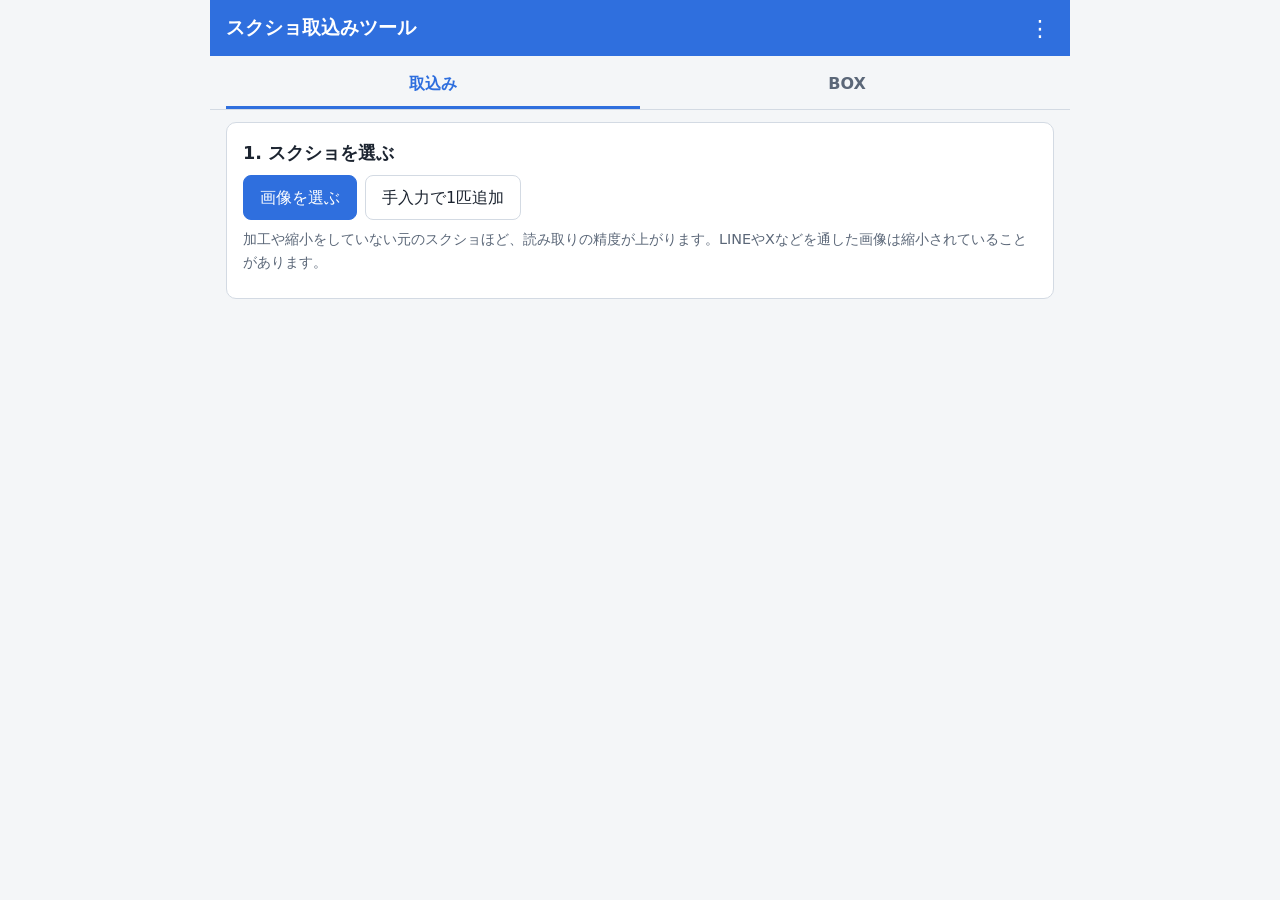
==== index.html @ dd134a36 "v54: 下のバーのチップを、にとよん版の大きさに合わせる チップの高さ26px・文字12.8px・余白3.2/12.8px・間8px・丸みは全開、並べ替えの向きは22px、バー全体は61px(下は1" ====
<!doctype html>
<html lang="ja">
<head>
<meta charset="utf-8">
<meta name="viewport" content="width=device-width, initial-scale=1">
<meta name="app-version" content="54">
<title>IV Importer</title>
<meta name="apple-mobile-web-app-title" content="IV Importer">
<meta name="application-name" content="IV Importer">
<meta name="theme-color" content="#f4f6f8" media="(prefers-color-scheme: light)">
<meta name="theme-color" content="#12161c" media="(prefers-color-scheme: dark)">
<link rel="icon" href="icons/icon.svg" type="image/svg+xml">
<link rel="icon" href="icons/icon-32.png" type="image/png" sizes="32x32">
<link rel="apple-touch-icon" href="icons/apple-touch-icon.png">
<link rel="manifest" href="manifest.webmanifest">
<script>
// 見た目の設定(自動・ライト・ダーク)を、画面が描かれる前に当てる(ちらつき防止)。js/theme.js と同じキー
try { var t = localStorage.getItem('iv-importer-theme'); if (t === 'light' || t === 'dark') document.documentElement.setAttribute('data-theme', t); } catch (e) {}
</script>
<link rel="stylesheet" href="css/style.css">
</head>
<body>
<div class="app">
<div class="sticky-top" id="sticky-top">
<header class="bar">
  <h1>スクショ取込みツール</h1>
  <button id="app-menu-btn" type="button" aria-haspopup="menu" aria-expanded="false" aria-label="メニュー">⋮</button>
  <div id="app-menu" class="pop-menu bar-menu" role="menu" hidden>
    <div class="menu-head" role="presentation">見た目</div>
    <button id="theme-auto" type="button" role="menuitemradio" aria-checked="true">✓ 自動</button>
    <button id="theme-light" type="button" role="menuitemradio" aria-checked="false">　ライト</button>
    <button id="theme-dark" type="button" role="menuitemradio" aria-checked="false">　ダーク</button>
    <hr>
    <button id="install-open" type="button" role="menuitem">ホーム画面に追加</button>
    <button id="about-open" type="button" role="menuitem">このアプリについて</button>
  </div>
</header>
<nav class="tabs" role="tablist" aria-label="画面の切り替え">
  <button id="tab-import" type="button" role="tab" aria-selected="true" aria-controls="pane-import">取込み</button>
  <button id="tab-box" type="button" role="tab" aria-selected="false" aria-controls="pane-box">BOX</button>
</nav>
<div id="box-top" class="box-top" hidden>
  <div class="box-row">
    <div class="box-tabs" id="box-tabs" role="tablist"></div>
  </div>
  <div class="sel-row" id="sel-row" hidden>
    <span id="box-count" class="note" role="status"></span>
  </div>
</div>
</div>

<main>
<div id="pane-import" role="tabpanel" aria-labelledby="tab-import">
  <section>
    <h2>1. スクショを選ぶ</h2>
    <div class="actions">
      <label class="button primary">画像を選ぶ<input id="files" type="file" accept="image/*" multiple hidden></label>
      <button id="add" type="button">手入力で1匹追加</button>
    </div>
    <p class="note">加工や縮小をしていない元のスクショほど、読み取りの精度が上がります。LINEやXなどを通した画像は縮小されていることがあります。</p>
    <p id="progress" class="note" role="status"></p>
  </section>

  <section id="level-section" hidden>
    <h2>2. 全員に一括で指定する</h2>
    <h3>レベル <small>(読取 = 画面から読んだ値)</small></h3>
    <div id="levels" class="chips"></div>
    <h3>スキルレベル <small>(読取 = 画面から読んだ値)</small></h3>
    <div id="skill-levels" class="chips"></div>
    <h3>一緒に眠った時間</h3>
    <select id="ribbon-all" aria-label="一緒に眠った時間を全員に指定"></select>
    <h3>銀種</h3>
    <label class="check"><input id="seed-all" type="checkbox">全員に銀種を使う</label>
    <details class="rule">
      <summary>変わり方</summary>
      <p class="note">サブスキルを銀種で上げた状態で CSV を作ります。通常のサブスキルは S が M になります(同じ名前の M をすでに持っていると変わりません)。最大所持数アップは、S だけなら M、M だけなら L、S と M の両方なら M が L になります(S は残ります)。1匹ずつの切り替えは、下の一覧でできます。BOXに保存した個体は、銀種を使った後のサブスキルで保存されます(戻したあとに銀種を使うと、そこからさらに一段上がります)。</p>
    </details>
  </section>

  <section id="list-section" hidden>
    <h2>3. 確認・編集する</h2>
    <p class="note">オレンジの枠の項目は読み取りの自信が低いので確認してください。青色の欄は青、金色の欄は金のサブスキルです。色違い・ミント・一緒に眠った時間は画面の文字から読めないので、手で指定してください。ミントは1匹ずつ指定します。</p>
    <div id="unresolved" class="unresolved" hidden>
      <h3>種族が決まっていない個体</h3>
      <p class="note">ニックネームの個体は種族名が画面に出ません。絵とニックネームを見て、同じ種族の個体にチェックを入れ、種族を選んでまとめて決められます。決めたあとも1匹ずつ直せます。</p>
      <ul id="unresolved-list" class="unresolved-list"></ul>
      <div class="actions">
        <button id="unresolved-all" type="button">全員を選ぶ</button>
        <button id="unresolved-none" type="button">選択を外す</button>
        <span id="unresolved-pick-count" class="note" role="status"></span>
      </div>
      <div class="apply-line">
        <div class="field"><input id="unresolved-species" type="text" placeholder="種族を名前で検索" autocomplete="off" aria-label="種族"></div>
        <button id="unresolved-apply" class="primary" type="button" disabled>適用</button>
      </div>
    </div>
    <div id="rows"></div>
  </section>

  <section id="export-section" hidden>
    <h2>4. エクスポートする</h2>
    <p id="summary" role="status"></p>
    <ul id="problems"></ul>
    <div class="actions export-actions">
      <button id="copy" class="primary" type="button">CSVをコピー</button>
      <button id="save" type="button">保存</button>
    </div>
    <div id="box-save" class="box-save">
      <h3>BOXに保存</h3>
      <div class="actions"><button id="box-save-1" type="button" disabled>BOXに保存</button><button id="box-save-2" type="button"></button></div>
      <p id="box-save-warn" class="box-warn" role="status"></p>
      <p id="box-save-result" class="note" role="status"></p>
      <p id="box-browser" class="note" hidden>BOXはホーム画面に追加したアプリでだけ使えます。ブラウザの保存は、しばらく開かないと消えることがあるためです。<button id="box-guide" type="button" class="linklike">追加のしかた</button></p>
    </div>
    <p class="note open-note">ホーム画面に追加している人は、そちらを開いて貼り付けてください<br><a id="open" href="https://nitoyon.github.io/pokesleep-tool/iv/" target="_blank" rel="noopener">まだの人はこちら: 個体値計算機を開く</a></p>
    <p class="note">ツールの「ボックス」タブ右上のメニューの「インポート」に貼り付けます。上限は300匹で、同じ CSV を2回取り込むと重複します。</p>
    <details>
      <summary>CSVの中身を見る</summary>
      <textarea id="preview" rows="8" readonly></textarea>
    </details>
  </section>
</div>

<div id="pane-box" role="tabpanel" aria-labelledby="tab-box" hidden>
  <section id="box-browser-note2" hidden>
    <h2>BOX</h2>
    <p class="note">BOXはホーム画面に追加したアプリでだけ使えます。ブラウザの保存は、しばらく開かないと消えることがあるためです。<button id="box-guide2" type="button" class="linklike">追加のしかた</button></p>
  </section>
  <section id="box-app" hidden>
    <p id="box-import-done" class="box-done" role="status"></p>
    <button id="box-flag" type="button" class="box-flag" hidden></button>
    <div class="box-grid-wrap" id="box-grid-wrap">
      <div id="box-grid" class="box-grid"></div>
      <div id="box-cell-menu" class="pop-menu" role="menu" hidden>
        <button type="button" role="menuitem" id="cell-edit"><i aria-hidden="true">✎</i>編集</button>
        <button type="button" role="menuitem" id="cell-move"><i aria-hidden="true">↔</i><span id="cell-move-label">BOX2へ移動</span></button>
        <button type="button" role="menuitem" id="cell-dup"><i aria-hidden="true">⧉</i>複製</button>
        <button type="button" role="menuitem" id="cell-delete" class="danger-text"><i aria-hidden="true">⊖</i>削除</button>
      </div>
    </div>
  </section>
</div>
</main>
</div>

<div id="box-bar" class="box-bar" hidden>
  <div class="bar-part bar-norm" id="bar-norm">
  <button id="filter-open" type="button" class="filter-btn" aria-haspopup="dialog" aria-label="絞り込み・並べ替え">🔍 OFF</button>
  <button id="sort-open" type="button" class="sort-btn" aria-haspopup="menu" aria-expanded="false" aria-label="並べ替え">レベル</button>
  <button id="sort-dir" type="button" class="sort-dir" aria-label="並べ替えの向きを逆にする">↓</button>
  <span class="bar-grow"></span>
  <button id="csv-open" type="button" aria-haspopup="menu" aria-expanded="false">CSV ▾</button>
  <button id="sel-toggle" type="button" class="sel-toggle" aria-pressed="false">☑ 選択</button>
  </div>
  <div class="bar-part bar-sel" id="bar-sel" hidden>
  <button id="sel-end" type="button" class="x" aria-label="選択を終わる">✕</button>
  <span id="sel-count" class="cnt" role="status"></span>
  <span class="bar-grow"></span>
  <button id="sel-all" type="button">全部</button>
  <button id="sel-ops" type="button" class="ops" aria-haspopup="dialog" aria-expanded="false">操作 ▴</button>
  </div>
</div>
<div id="sort-menu" class="pop-menu more-menu bar-sort" role="menu" hidden></div>
<div id="csv-menu" class="pop-menu more-menu bar-more bar-csv" role="menu" hidden>
  <button id="box-import-open" type="button" role="menuitem" aria-haspopup="dialog">CSVを読み込む</button>
  <button id="box-copy" type="button" role="menuitem">CSVをコピー</button>
  <button id="box-file" type="button" role="menuitem">保存(ファイル)</button>
</div>
<div id="toast" class="toast" role="status" hidden></div>
<div id="tab-menu" class="pop-menu more-menu tab-menu" role="menu" hidden>
  <button id="tab-rename" type="button" role="menuitem">名前を変える</button>
  <button id="tab-clear" type="button" role="menuitem" class="danger-text">BOXを空にする</button>
</div>

<dialog id="filter-dialog" class="modal" aria-labelledby="filter-title">
  <div class="modal-body">
    <h3 id="filter-title" tabindex="-1">絞り込み・並べ替え</h3>
    <label class="field"><input id="box-filter" type="search" placeholder="名前・ニックネームで検索" autocomplete="off" aria-label="名前・ニックネームで検索"></label>
    <div class="ftabs" id="filter-tabs" role="tablist" aria-label="絞り込みの項目">
      <button type="button" role="tab" data-ft="type" aria-selected="true">タイプ</button>
      <button type="button" role="tab" data-ft="ing" aria-selected="false">食材</button>
      <button type="button" role="tab" data-ft="sub" aria-selected="false">サブスキル</button>
      <button type="button" role="tab" data-ft="nick" aria-selected="false">ニックネーム</button>
    </div>
    <div class="fpanel" data-fp="type"><p class="note">複数選べます。どれかに当てはまる個体を出します。</p><div id="filter-types" class="chips2"></div></div>
    <div class="fpanel" data-fp="ing" hidden><p class="note">食材を1つ選ぶと、その食材を持つ個体を出します。</p><div id="filter-ings" class="chips2"></div></div>
    <div class="fpanel" data-fp="sub" hidden><p class="note">複数選ぶと、すべて持つ個体を出します。</p><div id="filter-subs" class="chips2"></div></div>
    <div class="fpanel" data-fp="nick" hidden><label class="check"><input id="filter-nick" type="checkbox">ニックネームをつけた個体だけ</label></div>
    <h4 class="fh">並べ替え</h4>
    <div id="filter-sorts" class="chips2"></div>
    <p id="filter-count" class="note" role="status"></p>
    <div class="modal-actions">
      <button id="filter-clear" type="button">解除</button>
      <button id="filter-close" type="button" class="primary">閉じる</button>
    </div>
  </div>
</dialog>

<div id="sel-bar" class="sel-bar" hidden>
  <p id="sel-msg" class="box-warn" role="status"></p>
</div>
<div id="sel-sheet" hidden>
  <div id="sel-backdrop" class="sheet-backdrop"></div>
  <div class="bsheet" role="dialog" aria-labelledby="sel-sheet-title">
    <div class="handle"></div>
    <div class="sh-head"><b id="sel-sheet-title"></b></div>
    <div class="sh-list">
      <button id="sel-copy" type="button"><svg viewBox="0 0 24 24" fill="none" stroke="currentColor" stroke-width="2" stroke-linecap="round" stroke-linejoin="round" aria-hidden="true"><rect x="8" y="8" width="12" height="13" rx="2"/><path d="M16 8V5a2 2 0 0 0-2-2H6a2 2 0 0 0-2 2v11a2 2 0 0 0 2 2h2"/></svg>CSVをコピー</button>
      <button id="sel-move" type="button"><svg viewBox="0 0 24 24" fill="none" stroke="currentColor" stroke-width="2" stroke-linecap="round" stroke-linejoin="round" aria-hidden="true"><path d="M4 8h14l-4-4M20 16H6l4 4"/></svg><span id="sel-move-label">BOX2へ移動</span><small id="sel-move-room"></small></button>
      <button id="sel-edit" type="button"><svg viewBox="0 0 24 24" fill="none" stroke="currentColor" stroke-width="2" stroke-linecap="round" stroke-linejoin="round" aria-hidden="true"><path d="M4 20h4L19 9l-4-4L4 16z"/><path d="M13 7l4 4"/></svg>一括編集<small>レベル・ミントなど</small></button>
      <button id="sel-del" type="button" class="danger"><svg viewBox="0 0 24 24" fill="none" stroke="currentColor" stroke-width="2" stroke-linecap="round" stroke-linejoin="round" aria-hidden="true"><path d="M4 7h16M9 7V4h6v3M6 7l1 13h10l1-13M10 11v6M14 11v6"/></svg>削除</button>
    </div>
    <button id="sel-sheet-close" type="button" class="sh-close">閉じる</button>
  </div>
</div>

<dialog id="ask-dialog" class="modal" aria-labelledby="ask-msg">
  <div class="modal-body">
    <p id="ask-msg" tabindex="-1"></p>
    <div class="modal-actions" id="ask-actions"></div>
  </div>
</dialog>

<dialog id="bulk-dialog" class="modal" aria-labelledby="bulk-title">
  <div class="modal-body">
    <h3 id="bulk-title" tabindex="-1">一括編集</h3>
    <p class="note">選んだ個体に、指定した項目だけを反映します。「変えない」の項目は、今のままです。</p>
    <label class="field"><span>レベル(1〜100)</span><input id="bulk-level" type="number" min="1" max="100" inputmode="numeric" placeholder="変えない"></label>
    <label class="field"><span>一緒に眠った時間</span><select id="bulk-ribbon"></select></label>
    <label class="field"><span>スキルレベル</span><select id="bulk-skill"></select></label>
    <label class="field"><span>ミント使用</span><select id="bulk-mint"><option value="">変えない</option><option value="1">使う</option><option value="0">使わない</option></select></label>
    <label class="field"><span>色違い</span><select id="bulk-shiny"><option value="">変えない</option><option value="1">色違い</option><option value="0">色違いではない</option></select></label>
    <p id="bulk-warn" class="box-warn" role="status"></p>
    <div class="modal-actions">
      <button id="bulk-apply" type="button" class="primary">反映する</button>
      <button id="bulk-close" type="button">閉じる</button>
    </div>
  </div>
</dialog>

<dialog id="box-sheet" class="sheet" aria-label="個体の編集">
  <div class="sheet-scroll"><div class="row sheet-row" id="box-sheet-row"></div></div>
  <div class="sheet-nav">
    <button id="sheet-prev" type="button" aria-label="前の個体">‹</button>
    <button id="sheet-close" type="button" aria-label="閉じる" autofocus>✕</button>
    <button id="sheet-next" type="button" aria-label="次の個体">›</button>
  </div>
</dialog>

<dialog id="about-dialog" class="modal" aria-labelledby="about-title">
  <div class="modal-body">
    <h3 id="about-title" tabindex="-1">このアプリについて</h3>
    <p>ポケモンスリープの詳細画面のスクショから、個体値計算機のボックスへ取り込める CSV を作ります。</p>
    <ul class="about-list">
      <li>BOXはこの端末のこのアプリの中だけに保存されます。アプリを消すと中身も消えるので、大事なBOXはCSVで保存してください。</li>
      <li>画像は端末の外へ送りません。文字の認識は、端末のブラウザの中で行います。</li>
      <li>非公式のファンツールです。株式会社ポケモン、任天堂、個体値計算機の作者とは関係ありません。</li>
      <li>制作者: ゆめくい(X: <a href="https://x.com/youmay91" target="_blank" rel="noopener noreferrer">@youmay91</a>)</li>
      <li>うまく読み取れなかった時は、加工していないスクショを4枚ほど<a href="https://x.com/youmay91" target="_blank" rel="noopener noreferrer">制作者のX</a>へ送ってください。</li>
    </ul>
    <p class="note">BOXの色の四角アイコンと、種族ごとのメインスキル名は、nitoyon さんの個体値計算機のデータ(MIT License)を使っています。<a href="THIRD-PARTY-LICENSES.txt" target="_blank" rel="noopener">ライセンス全文</a></p>
    <p class="note">バージョン:<span id="about-version">…</span></p>
    <div class="modal-actions"><button id="about-close" type="button" class="primary">閉じる</button></div>
  </div>
</dialog>

<dialog id="box-import-dialog" class="modal" aria-labelledby="box-import-title">
  <div class="modal-body">
    <h3 id="box-import-title" tabindex="-1" autofocus>インポート</h3>
    <p class="note">このアプリや個体値計算機からエクスポートしたCSV・TSVを貼り付けて、「インポート」を押してください。1行目の列名は必須です。</p>
    <div class="actions"><label class="button" id="box-import-pick">ファイルを選ぶ<input id="box-import-file" type="file" hidden></label></div>
    <textarea id="box-import-text" rows="9" placeholder="ここに長押しで貼り付けてください(1行目が列名のCSV)" autocomplete="off" aria-label="貼り付け欄"></textarea>
    <p id="box-import-warn" class="box-warn" role="status"></p>
    <p id="box-import-result" class="note" role="status"></p>
    <ul id="box-import-problems" class="import-problems"></ul>
    <div class="modal-actions">
      <button id="box-import-clip" type="button">クリップボードからインポート</button>
      <button id="box-import-run" type="button" class="primary">インポート</button>
      <button id="box-import-close" type="button">閉じる</button>
    </div>
  </div>
</dialog>

<script src="data/pokemon.js"></script>
<script src="data/dict.js"></script>
<script src="data/icons.js"></script>
<script src="data/pokeicons.js"></script>
<script src="data/skills.js"></script>
<script src="data/ingcolor.js"></script>
<script src="data/berryfeat.js"></script>
<script src="data/evolution.js"></script>
<script src="js/match.js"></script>
<script src="js/csv.js"></script>
<script src="js/reader.js"></script>
<script src="js/theme.js"></script>
<script src="js/appmenu.js"></script>
<script src="js/install.js"></script>
<script src="js/import.js"></script>
<script src="js/box.js"></script>
<script src="js/boxui.js"></script>
<script src="js/app.js"></script>
</body>
</html>
---- css/style.css ----
:root {
  color-scheme: light dark;
  --bg: #f4f6f8;
  --card: #ffffff;
  --text: #1c2430;
  --muted: #5b6778;
  --line: #d3dae3;
  --accent: #2f6fde;
  --accent-text: #ffffff;
  --gold: #ffe9a0;
  --gold-line: #c99a00;
  --blue: #cfe2ff;
  --blue-line: #2f6fde;
  --low-line: #e65100;
  --low-text: #b23c00;
  --error: #c62828;
}

/* 見た目: 自動は端末の設定に合わせる。ライト・ダークを選んだときは data-theme が優先される */
@media (prefers-color-scheme: dark) {
  :root:not([data-theme="light"]) {
    --bg: #12161c;
    --card: #1c222b;
    --text: #e8ecf2;
    --muted: #9aa6b6;
    --line: #36404d;
    --accent: #6c9eff;
    --accent-text: #0d1420;
    --gold: #4a3c0a;
    --gold-line: #c9a227;
    --blue: #17315c;
    --blue-line: #6c9eff;
    --low-line: #ff9e40;
    --low-text: #ff9e40;
    --error: #ff8a80;
  }
}
:root[data-theme="dark"] {
  color-scheme: dark;
  --bg: #12161c;
  --card: #1c222b;
  --text: #e8ecf2;
  --muted: #9aa6b6;
  --line: #36404d;
  --accent: #6c9eff;
  --accent-text: #0d1420;
  --gold: #4a3c0a;
  --gold-line: #c9a227;
  --blue: #17315c;
  --blue-line: #6c9eff;
  --low-line: #ff9e40;
  --low-text: #ff9e40;
  --error: #ff8a80;
}
:root[data-theme="light"] { color-scheme: light; }

* { box-sizing: border-box; }

body {
  margin: 0;
  background: var(--bg);
  color: var(--text);
  font: 16px/1.6 system-ui, -apple-system, "Hiragino Sans", "Yu Gothic UI", sans-serif;
}

header, main { max-width: 860px; margin: 0 auto; padding: 16px; }
main { padding-top: 0; }
h1 { font-size: 1.4rem; margin: 8px 0; }
h2 { font-size: 1.1rem; margin: 0 0 8px; }
h3 { font-size: 1rem; margin: 16px 0 8px; }
header p { margin: 0; color: var(--muted); }
header .notice { margin-top: 8px; padding-left: 8px; border-left: 3px solid var(--gold-line); color: var(--text); font-size: 0.8rem; line-height: 1.5; }
header .notice a { color: inherit; text-decoration: underline; }

section {
  background: var(--card);
  border: 1px solid var(--line);
  border-radius: 10px;
  padding: 16px;
  margin-bottom: 16px;
}

.note { color: var(--muted); font-size: 0.9rem; margin: 8px 0 0; }
ul.note { padding-left: 1.2em; }
.actions { display: flex; flex-wrap: wrap; gap: 8px; }

button, .button {
  display: inline-block;
  min-height: 44px;
  padding: 9px 16px;
  border: 1px solid var(--line);
  border-radius: 8px;
  background: var(--card);
  color: var(--text);
  font: inherit;
  text-decoration: none;
  cursor: pointer;
}

button.primary, .button.primary, button.selected {
  background: var(--accent);
  border-color: var(--accent);
  color: var(--accent-text);
}

button:disabled { opacity: 0.5; cursor: not-allowed; }

input[type="text"], input[type="number"], input[type="search"], select, textarea {
  width: 100%;
  min-height: 40px;
  padding: 6px 8px;
  border: 1px solid var(--line);
  border-radius: 6px;
  background: var(--card);
  color: var(--text);
  font: inherit;
}

textarea { font-family: ui-monospace, Consolas, monospace; margin-top: 8px; }

.row { padding: 12px 0; border-top: 1px solid var(--line); }
.row:first-child { border-top: 0; }
.head { display: grid; grid-template-columns: 96px minmax(0, 1fr); gap: 12px; margin-bottom: 8px; align-items: start; }
.head-fields { display: grid; grid-template-columns: repeat(2, minmax(0, 1fr)); gap: 8px; }
.head-fields .evo { grid-column: 1 / -1; display: flex; align-items: center; gap: 8px; }
.head-fields .evo select { flex: 0 1 260px; min-width: 0; }
@media (min-width: 481px) {
  .head-fields .evo { order: 3; }
}
.thumb { width: 96px; }
.thumb img { width: 100%; border-radius: 6px; display: block; }
.thumb .empty {
  height: 96px;
  display: grid;
  place-items: center;
  border: 1px dashed var(--line);
  border-radius: 6px;
  color: var(--muted);
  font-size: 0.8rem;
}

.fields { display: grid; grid-template-columns: repeat(2, minmax(0, 1fr)); gap: 8px; }
.field { position: relative; min-width: 0; }
.field.wide { grid-column: 1 / -1; }
.field > span { display: block; font-size: 0.8rem; color: var(--muted); }
.field.low input, .field.low select { border: 2px solid var(--low-line); }
.field.gold select { background: var(--gold); border-color: var(--gold-line); }
.field.blue select { background: var(--blue); border-color: var(--blue-line); }
.field.gold.low select, .field.blue.low select { border: 2px solid var(--low-line); }
.field.missing input { border-color: var(--error); }
.check { display: flex; align-items: center; gap: 6px; min-height: 40px; }

.choices {
  position: absolute;
  z-index: 10;
  left: 0;
  right: 0;
  max-height: 240px;
  overflow-y: auto;
  margin: 2px 0 0;
  padding: 0;
  list-style: none;
  background: var(--card);
  border: 1px solid var(--line);
  border-radius: 6px;
  box-shadow: 0 4px 12px rgb(0 0 0 / 0.2);
}
.choices li { padding: 8px 10px; cursor: pointer; }
.choices li:hover { background: var(--bg); }

.hint { margin: 0; min-height: 40px; color: var(--muted); font-size: 0.9rem; }

.combo, .combo-list li {
  display: grid;
  grid-template-columns: repeat(3, minmax(0, 1fr));
  gap: 4px;
  width: 100%;
  padding: 6px 8px;
  text-align: center;
}
.combo { min-height: 40px; }
.combo-list { max-height: 420px; }
.combo-list li { border-top: 1px dashed var(--line); }
.combo-list li:first-child { border-top: 0; }
.combo-list li[aria-selected="true"] { background: var(--bg); }
.field.low .combo { border: 2px solid var(--low-line); }
.slot { min-width: 0; }
.pic { display: flex; align-items: center; justify-content: center; gap: 2px; min-height: 34px; }
.ico { display: inline-block; width: 34px; height: 34px; padding: 4px; border-radius: 50%; background: #fff6d8; }
.ico svg { display: block; width: 100%; height: 100%; }
.pic b { font-size: 0.8rem; font-weight: 600; margin-left: 2px; }
.slot small { display: block; font-size: 0.68rem; line-height: 1.2; color: var(--muted); overflow-wrap: anywhere; }

.messages { font-size: 0.85rem; margin: 6px 0 0; padding: 0; list-style: none; }
.messages .error { color: var(--error); }
.messages .warning { color: var(--muted); }
.foot { grid-column: 1 / -1; display: flex; align-items: center; justify-content: space-between; gap: 8px; }
.remove { min-height: 40px; padding: 4px 12px; font-size: 0.85rem; }

#problems { margin: 8px 0; padding-left: 1.2em; color: var(--error); font-size: 0.9rem; }
#problems:empty { display: none; }

@media (max-width: 480px) {
  header, main { padding: 12px; }
  header { padding-bottom: 8px; }
  h1 { font-size: 1.15rem; margin: 4px 0; }
  header p { font-size: 0.85rem; line-height: 1.5; }
  section { padding: 12px; margin-bottom: 10px; }
  h2 { font-size: 1.05rem; margin-bottom: 6px; }
  h3 { font-size: 0.9rem; margin: 10px 0 4px; }
  h3 small { font-weight: 400; color: var(--muted); font-size: 0.78rem; }
  .note { font-size: 0.82rem; line-height: 1.5; margin-top: 6px; }
  /* 絵を小さくして、ポケモンとニックネームを右に積む */
  .head { grid-template-columns: 64px minmax(0, 1fr); gap: 10px; margin-bottom: 6px; }
  .head-fields { grid-template-columns: minmax(0, 1fr); gap: 4px; }
  .thumb { width: 64px; }
  .thumb .empty { height: 64px; font-size: 0.65rem; }
  .row { padding: 10px 0; }
  .fields { gap: 4px 8px; }
  .field > span { font-size: 0.75rem; line-height: 1.3; }
  /* 名前が長い選択欄は、見出しを左に置いて1行にする */
  .field.long { display: grid; grid-template-columns: 3.6em minmax(0, 1fr); align-items: center; gap: 0 6px; }
  .field.long > span { font-size: 0.78rem; }
  .field.evo { display: flex; align-items: center; gap: 8px; }
  .field.evo select { flex: 1 1 auto; min-width: 0; }
  .field.evo .check { min-height: 40px; white-space: nowrap; }
  .seed-note { font-size: 0.78rem; }
}

/* 進化の選択 */
.field.evo select { width: 100%; }
.field.evo .check { min-height: 32px; }
.field.missing select { border-color: var(--error); }

/* 銀種 */
.seed-note { margin: 0; }
.seed-note[hidden] { display: none; }

/* 名前が長い選択欄(サブスキル、食材)は、狭い画面で1列に広げる */
@media (max-width: 640px) {
  .field.long { grid-column: 1 / -1; }
}

/* 種族が決まっていない個体の一括選択 */
.unresolved { display: flex; flex-direction: column; gap: 8px; margin-bottom: 16px; padding: 12px; border: 1px solid var(--low-line); border-radius: 8px; background: var(--bg); }
.unresolved[hidden] { display: none; }
.unresolved h3 { margin: 0; }
.unresolved .note { margin: 0; }
.unresolved-list { list-style: none; margin: 0; padding: 0; display: grid; gap: 4px; max-height: 360px; overflow-y: auto; }
.unresolved-list label { display: flex; align-items: center; gap: 10px; min-height: 56px; padding: 4px 8px; border: 1px solid var(--line); border-radius: 6px; background: var(--card); cursor: pointer; }
.unresolved-list input { width: 22px; height: 22px; flex: none; }
.unresolved-list img, .unresolved-list .noimg { width: 48px; height: 48px; flex: none; border-radius: 6px; object-fit: cover; }
.unresolved-list .noimg { display: grid; place-items: center; border: 1px dashed var(--line); color: var(--muted); font-size: 0.65rem; text-align: center; }
.unresolved-list .nick { min-width: 0; overflow-wrap: anywhere; font-weight: 600; }

/* 一括指定のボタン: 数字だけにして1行に収める。スキルレベルは5つずつの2行 */
.chips { display: grid; grid-template-columns: repeat(5, minmax(0, 1fr)); gap: 6px; }
.chips button { padding: 6px 4px; min-width: 0; }
@media (min-width: 641px) {
  .chips { display: flex; flex-wrap: wrap; }
  .chips button { min-width: 56px; padding: 9px 16px; }
}

/* 説明の開閉 */
details.rule summary { cursor: pointer; color: var(--muted); font-size: 0.85rem; min-height: 32px; display: flex; align-items: center; }
details.rule .note { margin: 0 0 4px; }

/* 種族の一括選択: 検索欄と適用ボタンを1行に */
.apply-line { display: grid; grid-template-columns: minmax(0, 1fr) auto; gap: 8px; align-items: start; }
.apply-line .field { position: relative; }
.unresolved .actions { align-items: center; }
.unresolved .actions .note { margin: 0 0 0 auto; }

/* エクスポートのボタンは1行に */
.export-actions { flex-wrap: wrap; }
.export-actions { flex-wrap: nowrap; }
.export-actions > * { text-align: center; }
/* 「CSVをコピー」をいちばん目立たせる */
#copy { flex: 3 1 0; min-height: 54px; font-size: 1.1rem; font-weight: 600; }
#save { flex: 1 1 0; min-height: 54px; }
.open-note { line-height: 1.7; }
@media (max-width: 480px) { .open-note { font-size: 0.78rem; } }
.open-note a { display: inline-block; padding: 4px 0; font-size: 0.8rem; color: var(--muted); text-decoration: underline; }
@media (max-width: 480px) {
  button, .button { padding: 8px 10px; }
  .export-actions { gap: 6px; }
  .unresolved { padding: 10px; gap: 6px; }
  .unresolved-list { max-height: 240px; }
  .unresolved-list label { min-height: 52px; }
}

/* ホーム画面のアプリ(iPhone)のとき: ステータスバーの下をページ全体が通ると、システムが内容をぼかす。
   ページ全体はスクロールさせず、ステータスバーの下の枠の中だけをスクロールさせて、
   内容がステータスバーの下へ入らないようにする。先頭の見出しも、ぼかしの範囲から離す */
html.standalone, html.standalone body { height: 100%; overflow: hidden; }
html.standalone .app {
  position: fixed;
  inset: 0;
  overflow-y: auto;
  overscroll-behavior-y: contain;
  -webkit-overflow-scrolling: touch;
  padding-top: calc(env(safe-area-inset-top, 0px) + 28px);
  padding-bottom: max(24px, env(safe-area-inset-bottom, 0px));
  background: var(--bg);
}

/* 制作者と利用条件(画面のいちばん下) */
.credit { max-width: 860px; margin: 0 auto; padding: 0 16px 28px; color: var(--muted); font-size: 0.75rem; line-height: 1.5; }
.credit p { margin: 2px 0; }
.credit a { color: inherit; text-decoration: underline; }
@media (max-width: 480px) { .credit { padding: 0 12px 24px; font-size: 0.72rem; } }

/* ホーム画面に追加の案内(画面の下に重ねる。ライト/ダークは変数に合わせる) */
.install-pop { position: fixed; left: 12px; right: 12px; bottom: calc(12px + env(safe-area-inset-bottom, 0px)); z-index: 40; max-height: 68vh; overflow-y: auto; display: flex; flex-direction: column; gap: 8px; max-width: 520px; margin: 0 auto; background: var(--card); color: var(--text); border: 1px solid var(--accent); border-radius: 14px; padding: 14px; box-shadow: 0 6px 24px rgba(0, 0, 0, 0.35); }
.install-pop p { margin: 0; }
.install-pop .ip-title { font-weight: 700; }
.install-pop .ip-small { font-size: 0.82rem; color: var(--muted); }
.install-pop ol { margin: 0; padding-left: 1.4em; display: flex; flex-direction: column; gap: 4px; font-size: 0.9rem; }
.install-pop .ip-ic { display: inline-block; border: 1px solid var(--line); border-radius: 5px; padding: 0 5px; line-height: 1.3; }
.install-pop .ip-btns { display: flex; gap: 8px; justify-content: flex-end; flex-wrap: wrap; }
.install-pop .ip-android button { width: 100%; }

/* ---- BOX ---- */
.box-save { margin-top: 12px; }
.box-save h3 { margin: 0 0 6px; }
.box-save .actions button { flex: 1 1 100%; text-align: left; }
.box-warn { color: var(--low-text); margin: 6px 0 0; font-size: 0.9rem; }
button.linklike { min-height: 0; padding: 0 4px; border: 0; background: none; color: var(--accent); text-decoration: underline; font: inherit; }
button.danger { color: var(--error); border-color: var(--error); }
.box-tabs { display: grid; grid-template-columns: 1fr 1fr; gap: 6px; }
.box-tabs button { min-width: 0; overflow: hidden; text-overflow: ellipsis; white-space: nowrap; }
.box-tools { display: grid; grid-template-columns: 1fr auto; gap: 6px; margin-top: 8px; }
.box-tools select { width: auto; }
.box-list { list-style: none; margin: 8px 0; padding: 0; display: flex; flex-direction: column; gap: 6px; }
.box-list li { position: relative; padding: 8px 10px; border: 1px solid var(--line); border-radius: 8px; background: var(--card); }
.box-list li.open { border-color: var(--accent); }
.box-list li.flag { border: 2px solid var(--low-line); }
.box-list .bhead { cursor: pointer; padding-right: 44px; border-radius: 6px; }
.box-list .bhead:focus-visible { outline: 2px solid var(--accent); outline-offset: 2px; }
.box-list .bx { position: absolute; top: 8px; right: 10px; }
.box-edit { margin-top: 10px; padding-top: 6px; border-top: 1px dashed var(--line); }
.box-edit .row { padding: 6px 0; border-top: 0; }
.box-edit-actions { margin-top: 8px; }
.box-edit-actions button { flex: 1 1 0; }
.head.nothumb { display: block; }
.box-list .bl1 { display: flex; align-items: baseline; gap: 8px; min-width: 0; }
.box-list .bl1 b { flex: 0 0 auto; }
.box-list .bnick { flex: 1 1 auto; min-width: 0; overflow: hidden; text-overflow: ellipsis; white-space: nowrap; color: var(--muted); font-size: 0.85rem; }
.box-list .blv { flex: 0 0 auto; }
.box-list .bx { min-height: 32px; min-width: 32px; padding: 0; line-height: 1; }
.box-list .bl2 { display: flex; align-items: center; gap: 6px; margin-top: 4px; }
.box-list .ico.sm { width: 26px; height: 26px; padding: 3px; }
.box-list .ico.none { display: inline-flex; align-items: center; justify-content: center; color: var(--muted); }
.box-list .bnat { margin-left: 4px; color: var(--muted); font-size: 0.9rem; }
.box-confirm { margin-top: 8px; padding: 10px; border: 1px solid var(--line); border-radius: 8px; background: var(--card); }
.box-confirm p { margin: 0 0 8px; }
.box-danger { color: var(--error); }
/* hidden 属性は、ほかの display 指定より優先して必ず隠す(.import-panel や .box-pager の display:flex に負けていた) */
[hidden] { display: none !important; }
.import-problems { margin: 0; padding-left: 1.2em; color: var(--low-text); font-size: 0.9rem; }
.import-problems:empty { display: none; }

/* iPhone の Safari は、文字が16px未満の入力欄に触ると画面を拡大してしまう。入力欄の文字は16px以上にそろえる */
input:not([type="checkbox"]):not([type="radio"]):not([type="file"]), textarea, select { font-size: max(16px, 1rem); }

/* BOX のリストを縦に詰める */
.box-list { gap: 4px; margin: 6px 0; }
.box-list li { padding: 4px 8px; border-radius: 6px; }
.box-list .bhead { padding-right: 38px; line-height: 1.35; }
.box-list .bl2 { margin-top: 2px; gap: 4px; }
.box-list .ico.sm { width: 22px; height: 22px; padding: 2px; }
.box-list .bx { top: 4px; right: 6px; min-height: 28px; min-width: 28px; }
.box-tools { grid-template-columns: 1fr 1fr; }
.box-tools #box-filter { grid-column: 1 / -1; }
.box-tools select { width: 100%; min-width: 0; }
.box-pager { display: flex; align-items: center; justify-content: center; gap: 12px; margin: 6px 0; }
.box-pager button { min-height: 38px; padding: 4px 14px; }
.box-flag { display: block; width: 100%; text-align: left; margin: 6px 0 0; padding: 6px 10px; min-height: 0; border: 2px solid var(--low-line); color: var(--low-text); font-size: 0.9rem; line-height: 1.4; }


/* BOX へのインポートのダイアログ(画面の中央に出し、後ろを暗くする) */
dialog.modal { border: 1px solid var(--line); border-radius: 12px; padding: 0; background: var(--card); color: var(--text); width: min(92vw, 520px); max-height: 90vh; overflow: auto; box-shadow: 0 10px 40px rgba(0, 0, 0, 0.5); }
dialog.modal::backdrop { background: rgba(0, 0, 0, 0.6); }
.modal-body { padding: 16px; display: flex; flex-direction: column; gap: 10px; }
.modal-body h3 { margin: 0; font-size: 1.1rem; }
#box-import-title:focus { outline: none; } /* 開いたとき、キーボードが出ないよう見出しにフォーカスを置く(輪郭は出さない) */
.modal-body .note { margin: 0; }
.modal-body textarea { width: 100%; margin: 0; min-height: 160px; }
.modal-body .box-warn { margin: 0; }
.modal-actions { display: flex; flex-wrap: wrap; justify-content: flex-end; gap: 8px; }
.modal-actions #box-import-clip { margin-right: auto; }
@media (max-width: 520px) { .modal-actions #box-import-clip { flex: 1 1 100%; margin-right: 0; } } /* 狭い画面では、クリップボードのボタンを上の段に回す */
html.modal-open, html.modal-open body, html.modal-open .app { overflow: hidden; }
.box-done { margin: 6px 0 0; padding: 6px 10px; border-left: 3px solid var(--accent); font-size: 0.9rem; line-height: 1.5; }
.box-done:empty { display: none; }

/* ====== 画面の作り直し: 帯・タブ・BOX タブ・編集画面 ====== */
.bar { position: relative; max-width: 860px; margin: 0 auto; padding: 6px 8px 6px 16px; background: var(--accent); color: var(--accent-text); display: grid; grid-template-columns: 1fr 44px; align-items: center; }
.bar h1 { margin: 0; font-size: 1.2rem; text-align: left; }
.bar #app-menu-btn { min-height: 44px; width: 44px; padding: 0; border: 0; border-radius: 50%; background: none; color: inherit; font-size: 1.4rem; line-height: 1; }
.bar-menu { top: calc(100% - 2px); right: 8px; min-width: 200px; color: var(--text); }
.bar-menu hr { width: 100%; border: 0; border-top: 1px solid var(--line); margin: 2px 0; }
.menu-head { padding: 4px 12px 0; font-size: 0.78rem; color: var(--muted); }
.about-list { margin: 0; padding-left: 1.2em; display: flex; flex-direction: column; gap: 6px; font-size: 0.95rem; }
.about-list a { color: var(--accent); }
.tabs { max-width: 860px; margin: 6px auto 0; padding: 0 16px; display: flex; border-bottom: 1px solid var(--line); }
.tabs button { flex: 1 1 0; min-height: 44px; border: 0; border-bottom: 3px solid transparent; border-radius: 0; background: none; color: var(--muted); font-weight: 600; }
.tabs button[aria-selected="true"] { color: var(--accent); border-bottom-color: var(--accent); }
main { padding-top: 12px; }
.pop-menu { position: absolute; z-index: 5; min-width: 120px; padding: 4px; border: 1px solid var(--line); border-radius: 8px; background: var(--card); box-shadow: 0 4px 16px rgba(0, 0, 0, 0.35); display: flex; flex-direction: column; gap: 2px; }
.pop-menu button { border: 0; text-align: left; min-height: 40px; background: none; white-space: nowrap; }
.danger-text { color: var(--error); }

/* BOX タブ */
#box-app { position: relative; }
.box-tools { display: grid; grid-template-columns: 1.3fr 1fr 1fr; gap: 6px; margin-top: 8px; }
.box-tools #box-filter { grid-column: auto; }
.box-tools input, .box-tools select { min-width: 0; padding: 6px 6px; text-overflow: ellipsis; }
.box-grid-wrap { position: relative; margin: 6px 0; container-type: inline-size; }
.box-grid { display: grid; grid-template-columns: repeat(4, 1fr); gap: 4px; width: 90%; }
.cell { display: flex; flex-direction: column; align-items: flex-start; gap: 1px; min-width: 0; min-height: 0; padding: 3px; border: 1px solid var(--line); border-radius: 6px; background: var(--card); color: var(--text); text-align: left; overflow: hidden; line-height: 1.2; }
.cell.sel { background: var(--accent); border-color: var(--accent); color: var(--accent-text); }
.cell.flag { border: 2px solid var(--low-line); padding: 2px; }
.cell .c-lv { font-size: 9.5px; color: var(--muted); }
.cell .c-lv i { font-style: normal; color: #3ea35a; }
.cell.sel .c-lv, .cell.sel .c-nick { color: var(--accent-text); }
.cell .c-name { max-width: 100%; font-size: 10.5px; font-size: min(13px, calc(((90cqw - 12px) / 4 - 8px) / 5.8)); font-weight: 700; letter-spacing: -0.04em; white-space: nowrap; overflow: hidden; text-overflow: ellipsis; } /* 6文字(iPhone のかなは全角幅)が入る大きさ。上限は13px */
.cell .c-nick { max-width: 100%; font-size: 10.5px; color: var(--muted); white-space: nowrap; overflow: hidden; text-overflow: ellipsis; min-height: 1.2em; }
.cell .c-ing { display: flex; gap: 1px; margin-top: 1px; }
.ico.xs { width: 16px; height: 16px; padding: 1px; flex: 0 0 auto; }
.ico.xs.none { display: inline-flex; align-items: center; justify-content: center; font-size: 10px; color: var(--muted); }
.more-menu { min-width: 180px; }

/* 個体の編集画面(全画面) */
dialog.sheet { margin: 0; padding: 0; border: 0; width: 100vw; max-width: 100vw; height: 100vh; height: 100dvh; max-height: none; background: var(--bg); color: var(--text); overflow: hidden; }
dialog.sheet[open] { display: flex; flex-direction: column; }
.sheet-scroll { flex: 1 1 auto; overflow-y: auto; -webkit-overflow-scrolling: touch; padding: calc(env(safe-area-inset-top, 0px) + 12px) 16px 12px; max-width: 520px; width: 100%; margin: 0 auto; }
.sheet-row { padding: 0; border: 0; display: flex; flex-direction: column; gap: 10px; }
.sheet-top { display: block; }
.checks { display: flex; gap: 24px; flex-wrap: wrap; }
.sheet-nick input { text-align: center; font-size: max(20px, 1.25rem); font-weight: 700; min-height: 52px; }
.sheet-block { display: flex; flex-direction: column; gap: 8px; }
.lv-slider { display: flex; align-items: center; gap: 8px; }
.lv-slider input[type="range"] { flex: 1 1 auto; min-height: 0; padding: 0; border: 0; background: none; }
.lv-slider button { min-height: 40px; min-width: 44px; padding: 0; }
.band { margin: 8px -16px 0; padding: 6px 16px; font-size: 0.95rem; background: var(--accent); color: var(--accent-text); }
.sub-grid { display: grid; grid-template-columns: 1fr 1fr; gap: 8px; }
.sub-grid .field select { text-overflow: ellipsis; }
.nature-row { display: grid; grid-template-columns: 1fr 1fr; gap: 8px; align-items: end; }
.nature-row .field select { border: 2px solid #3ea35a; }
.fx { display: flex; flex-direction: column; font-size: 0.85rem; line-height: 1.35; padding-bottom: 6px; }
.fx-up { color: #e5572f; } .fx-down { color: #2f7fe5; } .fx-none { color: var(--muted); }
.sheet-nav { flex: 0 0 auto; display: flex; justify-content: center; align-items: center; gap: 28px; padding: 10px 16px calc(10px + env(safe-area-inset-bottom, 0px)); border-top: 1px solid var(--line); background: var(--card); }
.sheet-nav button { width: 52px; height: 52px; min-height: 0; padding: 0; border-radius: 50%; font-size: 1.5rem; line-height: 1; }
html.modal-open { overflow: hidden; }

/* ====== BOX タブの作り直し2: 上部を固定・5列・全匹をスクロール・複数選択 ====== */
.sticky-top { position: sticky; top: 0; z-index: 20; background: var(--bg); }
html.standalone .app { padding-top: 0; }
html.standalone .sticky-top { padding-top: calc(env(safe-area-inset-top, 0px) + 28px); }
.box-top { max-width: 860px; margin: 0 auto; padding: 6px 8px 4px; border-bottom: 1px solid var(--line); display: flex; flex-direction: column; gap: 4px; }
.box-top .box-tabs button { min-height: 40px; padding: 4px 8px; }
.box-top .box-tools { margin-top: 0; }
.box-top .box-tools input, .box-top .box-tools select { min-height: 38px; }
.sel-row { display: flex; align-items: center; justify-content: space-between; gap: 6px; min-height: 34px; }
.sel-row .note { margin: 0; flex: 1 1 auto; }
.sel-row button { min-height: 34px; padding: 2px 10px; font-size: 0.88rem; }
#pane-box { margin: 0 -8px; }
#box-app { background: none; border: 0; padding: 8px 0 12px; margin: 0 auto; max-width: 860px; }
.box-grid { grid-template-columns: repeat(5, minmax(0, 1fr)); gap: 4px; width: 100%; }
.cell { padding: 2px; gap: 1px; line-height: 1.15; align-items: stretch; }
.cell.flag { padding: 1px; }
.cell .c-n1, .cell .c-n2 { font-size: min(10.5px, calc(((100cqw - 16px) / 5 - 6px) / 5.75)); font-weight: 700; letter-spacing: -0.05em; white-space: nowrap; overflow: hidden; text-overflow: ellipsis; min-width: 0; }
.cell .c-n1 { display: block; min-height: 1.15em; }
.cell .c-row2 { display: flex; align-items: baseline; gap: 2px; min-height: 1.15em; }
.cell .c-n2 { flex: 1 1 auto; }
.cell .c-lv { flex: 0 0 auto; margin-left: auto; font-size: 8px; color: var(--muted); }
.cell .c-lv i { font-style: normal; color: #3ea35a; }
.cell .c-ing { display: flex; gap: 1px; margin-top: 1px; }
.cell .c-nick { font-size: 9px; min-height: 1.15em; max-width: 100%; }
.ico.xs { width: 14px; height: 14px; padding: 1px; }
.cell.chk { background: var(--accent); border-color: var(--accent); color: var(--accent-text); position: relative; }
.cell.chk .c-nick, .cell.chk .c-lv { color: var(--accent-text); }
.cell.chk::after { content: "✓"; position: absolute; top: 1px; right: 3px; font-size: 11px; font-weight: 700; color: var(--accent-text); }
html.selecting #box-app { padding-bottom: 120px; }
.sel-bar { position: fixed; left: 0; right: 0; bottom: 0; z-index: 30; padding: 6px 8px calc(6px + env(safe-area-inset-bottom, 0px)); background: var(--card); border-top: 1px solid var(--line); box-shadow: 0 -4px 16px rgba(0, 0, 0, 0.25); }
.sel-bar .box-warn { margin: 0 0 4px; font-size: 0.82rem; line-height: 1.35; }
.sel-bar .box-warn:empty { display: none; }
.modal-body label.field { display: block; }
.modal-body label.field select, .modal-body label.field input { width: 100%; }

/* ====== 下の固定バーと、絞り込み・並べ替えのパネル ====== */
:root { --bar-h: calc(58px + env(safe-area-inset-bottom, 0px)); }
.box-bar { position: fixed; left: 0; right: 0; bottom: 0; z-index: 30; display: flex; gap: 6px; align-items: center; padding: 6px 8px calc(6px + env(safe-area-inset-bottom, 0px)); background: var(--card); border-top: 1px solid var(--line); box-shadow: 0 -2px 10px rgba(0, 0, 0, 0.15); }
.box-bar button { min-height: 44px; padding: 4px 8px; font-size: 0.9rem; }
.box-bar #box-import-open, .box-bar #box-copy { flex: 1 1 auto; }
.box-bar .filter-btn { flex: 0 0 auto; min-width: 84px; font-weight: 700; }
.box-bar .filter-btn.on { background: var(--accent); border-color: var(--accent); color: var(--accent-text); }
.bar-more { position: fixed; right: 8px; bottom: calc(var(--bar-h) + 4px); z-index: 40; }
#box-app { padding-bottom: calc(var(--bar-h) + 16px); }
html.selecting #box-app { padding-bottom: calc(var(--bar-h) + 150px); }
.sel-bar { bottom: var(--bar-h); }
.chips2 { display: flex; flex-wrap: wrap; gap: 6px; margin-top: 4px; }
.chip { min-height: 34px; padding: 2px 10px; border-radius: 17px; font-size: 0.88rem; }
.chip[aria-pressed="true"] { background: var(--accent); border-color: var(--accent); color: var(--accent-text); }
.chip.blue { background: var(--blue); border-color: var(--blue-line); color: var(--text); }
.chip.gold { background: var(--gold); border-color: var(--gold-line); color: var(--text); }
.chip.blue[aria-pressed="true"], .chip.gold[aria-pressed="true"], .chip.white[aria-pressed="true"] { outline: 3px solid var(--accent); outline-offset: 1px; }
.chip.white[aria-pressed="true"] { background: var(--card); color: var(--text); border-color: var(--accent); }
.chip[aria-pressed="true"]::before { content: "✓ "; }
.modal-body .field > span { margin-bottom: 2px; }
#filter-dialog .modal-actions { position: sticky; bottom: 0; background: var(--card); padding: 8px 0 2px; border-top: 1px solid var(--line); }
#filter-dialog .modal-body { padding-bottom: 8px; }

/* ====== BOX の箱: 5列から4列へ(箱が広くなる分、文字とアイコンを大きくする) ====== */
.box-grid { grid-template-columns: repeat(4, minmax(0, 1fr)); }
.cell .c-n1, .cell .c-n2 { font-size: min(12px, calc(((100cqw - 12px) / 4 - 6px) / 5.75)); }
.cell .c-lv { font-size: 9px; }
.cell .c-nick { font-size: 10.5px; }
.ico.xs { width: 16px; height: 16px; }

/* ====== BOX: にとよんさんの個体値計算機の作りに寄せる(箱は Lv・色の四角アイコン・名前の3段、下は赤いバー) ====== */
.box-row { display: flex; gap: 8px; align-items: center; }
.box-row .box-tabs { flex: 1 1 auto; display: flex; gap: 6px; min-width: 0; }
.box-row .box-tabs button { flex: 0 0 auto; max-width: 48%; border-radius: 18px; min-height: 36px; padding: 4px 14px; }
.box-row .box-tabs button.selected { background: var(--accent); border-color: var(--accent); color: var(--accent-text); font-weight: 700; }
.box-row .box-tabs small { opacity: 0.8; }

.box-grid { grid-template-columns: repeat(4, minmax(0, 1fr)); gap: 2px 0; width: 100%; padding: 0; }
.cell { position: relative; display: block; align-items: initial; text-align: center; padding: 3px 0; border: 1px solid transparent; border-radius: 8px; background: none; color: var(--text); overflow: visible; margin: 0 2px; line-height: 1.2; }
.cell.flag { border: 2px solid var(--low-line); padding: 2px 0; }
.cell.sel { background: var(--blue); border-color: var(--blue-line); color: var(--text); }
.cell .c-hd { display: block; font-size: 11px; font-weight: 600; }
.cell .c-hd i { font-style: normal; font-size: 9.5px; color: #3ea35a; padding-right: 3px; }
.cell .c-ic { display: block; width: 32px; height: 32px; margin: 2px auto; border: 1px solid #999; border-radius: 8px; overflow: hidden; }
.cell .c-ic svg { display: block; }
.cell .c-nm { display: -webkit-box; -webkit-line-clamp: 2; -webkit-box-orient: vertical; overflow: hidden; overflow-wrap: anywhere; font-size: 12.5px; color: var(--muted); padding: 0 1px; }
.cell .c-k { display: none; position: absolute; right: 3px; top: 2px; font-size: 13px; color: var(--muted); }
.cell.sel .c-k { display: block; }
.cell.chk { background: var(--blue); border-color: var(--blue-line); color: var(--text); }
.cell.chk::after { content: "✓"; position: absolute; left: 3px; top: 3px; right: auto; width: 16px; height: 16px; border-radius: 50%; background: var(--accent); color: var(--accent-text); font-size: 11px; line-height: 16px; text-align: center; font-weight: 700; }

#box-cell-menu { min-width: 170px; padding: 4px 0; }
#box-cell-menu button { display: flex; align-items: center; gap: 10px; min-height: 44px; padding: 0 14px; font-size: 0.95rem; }
#box-cell-menu button i { font-style: normal; width: 20px; text-align: center; color: var(--muted); }

.box-bar { background: #ef6c64; border-top: 0; gap: 8px; padding: 0 10px calc(env(safe-area-inset-bottom, 0px)); height: var(--bar-h); }
:root[data-theme="dark"] .box-bar { background: #1f3a6b; }
@media (prefers-color-scheme: dark) { :root:not([data-theme="light"]) .box-bar { background: #1f3a6b; } }
.box-bar button { min-height: 40px; padding: 4px 14px; border: 0; border-radius: 20px; background: #fff; color: #222; font-size: 0.9rem; white-space: nowrap; }
.box-bar button:disabled { opacity: 0.55; }
.box-bar .bar-grow { flex: 1 1 auto; }
.box-bar .filter-btn { min-width: 0; }
.box-bar .filter-btn.on { background: #ffe9a0; color: #222; outline: 2px solid #fff; }
.box-bar .sort-btn { min-width: 0; }
.box-bar .sort-dir { flex: 0 0 34px; width: 34px; height: 34px; min-height: 34px; padding: 0; border-radius: 50%; color: #2e7d32; font-weight: 700; }
.bar-sort { position: fixed; left: 96px; bottom: calc(var(--bar-h) + 4px); z-index: 40; min-width: 130px; }
.bar-csv { right: 62px; min-width: 170px; }
.toast { position: fixed; left: 50%; transform: translateX(-50%); bottom: calc(var(--bar-h) + 12px); z-index: 60; max-width: 90vw; padding: 9px 16px; border-radius: 20px; background: rgba(30, 30, 30, 0.92); color: #fff; font-size: 0.88rem; text-align: center; }

.ftabs { display: flex; gap: 2px; border-bottom: 1px solid var(--line); margin: 2px 0 4px; }
.ftabs button { flex: 1 1 auto; min-width: 0; border: 0; border-bottom: 2px solid transparent; border-radius: 0; background: none; padding: 8px 2px; font-size: 0.85rem; white-space: nowrap; }
.ftabs button[aria-selected="true"] { color: var(--accent); border-bottom-color: var(--accent); font-weight: 700; }
.fpanel { display: flex; flex-direction: column; gap: 4px; min-height: 150px; }
.fpanel .note { margin: 0; }
.fh { margin: 10px 0 0; font-size: 0.95rem; }
.chip.ing { display: inline-flex; align-items: center; gap: 4px; }
.chip[data-type] { color: #fff; border-color: transparent; text-shadow: 0 0 2px rgba(0, 0, 0, 0.35); background: var(--tc); min-width: 30%; text-align: center; }
.chip[data-type][aria-pressed="true"] { background: var(--tc); color: #fff; border-color: transparent; outline: 3px solid var(--accent); outline-offset: 1px; }
.chip[data-type="normal"] { --tc: #8e8e8e; } .chip[data-type="fire"] { --tc: #e8574f; } .chip[data-type="water"] { --tc: #4f8fe0; }
.chip[data-type="electric"] { --tc: #d1a400; } .chip[data-type="grass"] { --tc: #4a9a3a; } .chip[data-type="ice"] { --tc: #3aa5c4; }
.chip[data-type="fighting"] { --tc: #d1801a; } .chip[data-type="poison"] { --tc: #a05cc0; } .chip[data-type="ground"] { --tc: #a88a22; }
.chip[data-type="flying"] { --tc: #6aa8d0; } .chip[data-type="psychic"] { --tc: #e0507f; } .chip[data-type="bug"] { --tc: #8a9620; }
.chip[data-type="rock"] { --tc: #96905f; } .chip[data-type="ghost"] { --tc: #7a4d86; } .chip[data-type="dragon"] { --tc: #5468d8; }
.chip[data-type="dark"] { --tc: #5e4c48; } .chip[data-type="steel"] { --tc: #6f93a8; } .chip[data-type="fairy"] { --tc: #c76ac7; }

/* メインスキルの名前(種族から引いた名前。引けないときは「—」と理由) */
.skill-row { display: grid; grid-template-columns: 1fr 7.5rem; gap: 8px; align-items: start; }
.skill-name .sk-body { min-height: 38px; display: flex; flex-direction: column; justify-content: center; }
.sk-val { font-weight: 700; font-size: 1rem; overflow-wrap: anywhere; }
.sk-val.sk-none { font-weight: 400; color: var(--muted); }
.sk-note { display: block; margin-top: 2px; font-size: 0.72rem; line-height: 1.3; color: var(--muted); }
.sk-note.sk-warn { color: var(--error); }
.field.skill-name.low .sk-body { border: 2px solid var(--low-line); border-radius: 6px; padding: 2px 8px; }

/* BOX の切り替え: 名前(1段目・長ければ名前だけ省略)と件数(2段目) */
.box-row .box-tabs { display: grid; grid-template-columns: 1fr 1fr; gap: 6px; }
.box-row .box-tabs button { display: flex; flex-direction: column; align-items: center; justify-content: center; gap: 0; max-width: none; min-width: 0; min-height: 48px; padding: 3px 8px; border-radius: 12px; line-height: 1.2; }
.box-row .box-tabs .tn { display: block; max-width: 100%; overflow: hidden; text-overflow: ellipsis; white-space: nowrap; font-size: 0.92rem; }
.box-row .box-tabs small { display: block; font-size: 0.72rem; }
/* BOXの切り替えのタブ: 右に ⋮(名前を変える・BOXを空にする) */
.box-row .box-tabs .tab-cell { position: relative; min-width: 0; }
.box-row .box-tabs .tab-cell > button[data-tab] { width: 100%; padding-right: 30px; }
.box-row .box-tabs .tab-more { position: absolute; top: 50%; right: 3px; transform: translateY(-50%); width: 28px; min-width: 0; height: 36px; min-height: 0; padding: 0; margin: 0; border: 0; border-radius: 8px; background: transparent; color: var(--text); font-size: 1.3rem; font-weight: 700; line-height: 1; display: flex; align-items: center; justify-content: center; }
.box-row .box-tabs .tab-cell > button.selected + .tab-more { color: var(--accent-text); }
.box-row .box-tabs .tab-more:hover { background: rgba(127, 127, 127, 0.25); }
.tab-menu { position: fixed; z-index: 40; }
.tab-menu button:disabled { opacity: 0.4; }
/* 下の帯の「☑ 選択」。選択中は塗りつぶす */
.box-bar .sel-toggle { flex: 0 0 auto; min-width: 84px; font-weight: 700; padding: 0 12px; }
.box-bar .sel-toggle.on { background: var(--accent); border-color: var(--accent); color: var(--accent-text); }

/* 選択モード: 下のバーを「✕ ◯匹選択中 全部 操作」に入れ替え、操作は下から出るシートにまとめる */
.bar-part { display: flex; flex: 1 1 auto; align-items: center; gap: 8px; min-width: 0; }
html.selmode .sel-row { display: none; }
.box-bar .x { flex: 0 0 auto; width: 40px; height: 40px; min-height: 40px; padding: 0; border-radius: 50%; font-size: 1.1rem; font-weight: 700; }
.box-bar .cnt { color: #fff; font-weight: 700; font-size: 0.95rem; white-space: nowrap; }
.box-bar .ops { font-weight: 700; }
#sel-sheet[hidden] { display: none; }
.sheet-backdrop { position: fixed; inset: 0; z-index: 35; background: rgba(0, 0, 0, 0.45); }
.bsheet { position: fixed; left: 0; right: 0; bottom: 0; z-index: 36; max-width: 560px; margin: 0 auto; background: var(--card); color: var(--text); border-radius: 16px 16px 0 0; padding: 8px 12px calc(14px + env(safe-area-inset-bottom, 0px)); box-shadow: 0 -4px 20px rgba(0, 0, 0, 0.3); }
.bsheet .handle { width: 40px; height: 5px; border-radius: 3px; background: var(--line); margin: 0 auto 8px; }
.bsheet .sh-head { padding: 0 4px 6px; font-size: 1rem; }
.bsheet .sh-list { display: flex; flex-direction: column; }
.bsheet .sh-list button { display: flex; align-items: center; gap: 14px; min-height: 50px; border: 0; border-radius: 10px; background: none; color: var(--text); text-align: left; padding: 0 10px; font-size: 1rem; }
.bsheet .sh-list button svg { width: 22px; height: 22px; flex: 0 0 auto; color: var(--muted); }
.bsheet .sh-list small { margin-left: auto; color: var(--muted); font-size: 0.8rem; }
.bsheet .sh-list .danger { margin-top: 10px; color: var(--error); border-top: 1px solid var(--line); border-radius: 0 0 10px 10px; }
.bsheet .sh-list .danger svg { color: var(--error); }
.bsheet .sh-close { width: 100%; margin-top: 6px; border-radius: 22px; min-height: 44px; }
/* BOX の画面: 上部の固定部分と一覧(注意の枠)の間の余白を詰める */
html.boxtab main { padding-top: 4px; }
html.boxtab #box-app { padding-top: 0; }
html.boxtab .box-top { padding-bottom: 2px; }
html.boxtab .sel-row { min-height: 26px; }
html.boxtab .box-flag { margin-top: 4px; }
.bar-part[hidden], .sel-row[hidden] { display: none !important; }
html.boxtab .box-top { border-bottom: 0; }
/* 幅の狭い端末(320px など): 下のバーのボタンを詰めて、はみ出さないようにする */
@media (max-width: 360px) { .box-bar { gap: 5px; padding-left: 6px; padding-right: 6px; } .box-bar button { padding-left: 9px; padding-right: 9px; font-size: 0.85rem; } .box-bar .sort-dir { flex-basis: 30px; width: 30px; } }
:root { --css-version: '54'; } /* 「このアプリについて」に出す。js・index.html・sw.js の版と同じにする */

/* 下のバーのチップの大きさを、にとよんさんの個体値計算機のBOXの下のバーに合わせる(高さ26px・文字12.8px・余白3.2/12.8px・間8px・丸み全開、並べ替えの向きは22px) */
:root { --bar-h: calc(42px + max(19.2px, env(safe-area-inset-bottom, 0px))); }
.box-bar { align-items: flex-start; gap: 8px; padding: 8px 10px max(19.2px, env(safe-area-inset-bottom, 0px)); }
.box-bar .bar-part { align-items: center; gap: 8px; }
.box-bar button { min-height: 26px; padding: 3.2px 12.8px; font-size: 0.8rem; line-height: normal; border-radius: 3rem; }
.box-bar .filter-btn, .box-bar .sel-toggle { min-width: 0; }
.box-bar .sel-toggle { padding: 3.2px 12.8px; }
.box-bar .sort-dir { flex: 0 0 22px; width: 22px; height: 22px; min-height: 22px; padding: 3.2px; }
.box-bar .x { width: 26px; height: 26px; min-height: 26px; padding: 0; font-size: 0.9rem; }
.box-bar .cnt { font-size: 0.85rem; }
@media (max-width: 360px) { .box-bar { gap: 6px; padding-left: 6px; padding-right: 6px; } .box-bar button { padding-left: 10px; padding-right: 10px; } .box-bar .sort-dir { flex-basis: 22px; width: 22px; } }
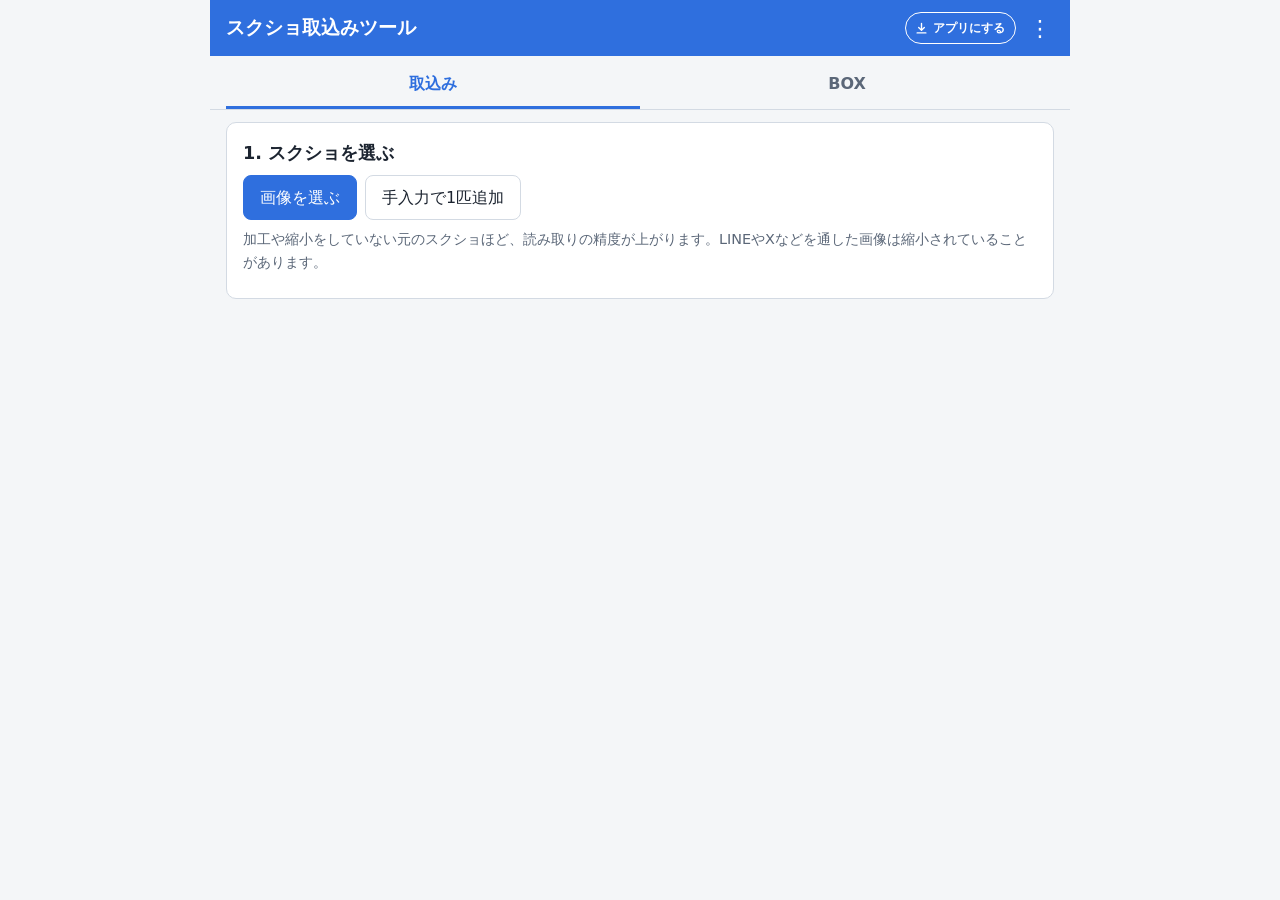
==== commit 278e0366: "版61: ミュウ・ダークライの固定の食材を自動で入れる / 帯に「アプリにする」ボタン - ミュウ=とくせんエッグ・げきからハーブ、ダークライ=マメミート(個体値計算機の固定の枠と同じ)。空のときだけ" ====
--- a/index.html
+++ b/index.html
@@ -3,7 +3,7 @@
 <head>
 <meta charset="utf-8">
 <meta name="viewport" content="width=device-width, initial-scale=1">
-<meta name="app-version" content="54">
+<meta name="app-version" content="61">
 <title>IV Importer</title>
 <meta name="apple-mobile-web-app-title" content="IV Importer">
 <meta name="application-name" content="IV Importer">
@@ -24,6 +24,7 @@
 <div class="sticky-top" id="sticky-top">
 <header class="bar">
   <h1>スクショ取込みツール</h1>
+  <button id="install-btn" type="button" class="bar-install" hidden aria-label="ホーム画面に追加してアプリにする"><svg viewBox="0 0 24 24" fill="none" stroke="currentColor" stroke-width="2.2" stroke-linecap="round" stroke-linejoin="round" aria-hidden="true"><path d="M12 4v11M7.5 10.5 12 15l4.5-4.5M5 19h14"/></svg><span>アプリにする</span></button>
   <button id="app-menu-btn" type="button" aria-haspopup="menu" aria-expanded="false" aria-label="メニュー">⋮</button>
   <div id="app-menu" class="pop-menu bar-menu" role="menu" hidden>
     <div class="menu-head" role="presentation">見た目</div>
@@ -149,7 +150,6 @@
   <button id="sort-open" type="button" class="sort-btn" aria-haspopup="menu" aria-expanded="false" aria-label="並べ替え">レベル</button>
   <button id="sort-dir" type="button" class="sort-dir" aria-label="並べ替えの向きを逆にする">↓</button>
   <span class="bar-grow"></span>
-  <button id="csv-open" type="button" aria-haspopup="menu" aria-expanded="false">CSV ▾</button>
   <button id="sel-toggle" type="button" class="sel-toggle" aria-pressed="false">☑ 選択</button>
   </div>
   <div class="bar-part bar-sel" id="bar-sel" hidden>
@@ -161,14 +161,14 @@
   </div>
 </div>
 <div id="sort-menu" class="pop-menu more-menu bar-sort" role="menu" hidden></div>
-<div id="csv-menu" class="pop-menu more-menu bar-more bar-csv" role="menu" hidden>
+<div id="toast" class="toast" role="status" hidden></div>
+<div id="tab-menu" class="pop-menu more-menu tab-menu" role="menu" hidden>
+  <button id="tab-rename" type="button" role="menuitem">名前を変える</button>
+  <hr>
   <button id="box-import-open" type="button" role="menuitem" aria-haspopup="dialog">CSVを読み込む</button>
   <button id="box-copy" type="button" role="menuitem">CSVをコピー</button>
   <button id="box-file" type="button" role="menuitem">保存(ファイル)</button>
-</div>
-<div id="toast" class="toast" role="status" hidden></div>
-<div id="tab-menu" class="pop-menu more-menu tab-menu" role="menu" hidden>
-  <button id="tab-rename" type="button" role="menuitem">名前を変える</button>
+  <hr>
   <button id="tab-clear" type="button" role="menuitem" class="danger-text">BOXを空にする</button>
 </div>
 
--- a/css/style.css
+++ b/css/style.css
@@ -457,7 +457,7 @@
 /* ====== BOX タブの作り直し2: 上部を固定・5列・全匹をスクロール・複数選択 ====== */
 .sticky-top { position: sticky; top: 0; z-index: 20; background: var(--bg); }
 html.standalone .app { padding-top: 0; }
-html.standalone .sticky-top { padding-top: calc(env(safe-area-inset-top, 0px) + 28px); }
+html.standalone .sticky-top { padding-top: calc(env(safe-area-inset-top, 0px) + 6px); } /* ステータスバーの分(safe-area)は残し、余分な上の余白だけ詰める */
 .box-top { max-width: 860px; margin: 0 auto; padding: 6px 8px 4px; border-bottom: 1px solid var(--line); display: flex; flex-direction: column; gap: 4px; }
 .box-top .box-tabs button { min-height: 40px; padding: 4px 8px; }
 .box-top .box-tools { margin-top: 0; }
@@ -555,7 +555,6 @@
 .box-bar .sort-btn { min-width: 0; }
 .box-bar .sort-dir { flex: 0 0 34px; width: 34px; height: 34px; min-height: 34px; padding: 0; border-radius: 50%; color: #2e7d32; font-weight: 700; }
 .bar-sort { position: fixed; left: 96px; bottom: calc(var(--bar-h) + 4px); z-index: 40; min-width: 130px; }
-.bar-csv { right: 62px; min-width: 170px; }
 .toast { position: fixed; left: 50%; transform: translateX(-50%); bottom: calc(var(--bar-h) + 12px); z-index: 60; max-width: 90vw; padding: 9px 16px; border-radius: 20px; background: rgba(30, 30, 30, 0.92); color: #fff; font-size: 0.88rem; text-align: center; }
 
 .ftabs { display: flex; gap: 2px; border-bottom: 1px solid var(--line); margin: 2px 0 4px; }
@@ -628,7 +627,7 @@
 html.boxtab .box-top { border-bottom: 0; }
 /* 幅の狭い端末(320px など): 下のバーのボタンを詰めて、はみ出さないようにする */
 @media (max-width: 360px) { .box-bar { gap: 5px; padding-left: 6px; padding-right: 6px; } .box-bar button { padding-left: 9px; padding-right: 9px; font-size: 0.85rem; } .box-bar .sort-dir { flex-basis: 30px; width: 30px; } }
-:root { --css-version: '54'; } /* 「このアプリについて」に出す。js・index.html・sw.js の版と同じにする */
+:root { --css-version: '61'; } /* 「このアプリについて」に出す。js・index.html・sw.js の版と同じにする */
 
 /* 下のバーのチップの大きさを、にとよんさんの個体値計算機のBOXの下のバーに合わせる(高さ26px・文字12.8px・余白3.2/12.8px・間8px・丸み全開、並べ替えの向きは22px) */
 :root { --bar-h: calc(42px + max(19.2px, env(safe-area-inset-bottom, 0px))); }
@@ -641,3 +640,17 @@
 .box-bar .x { width: 26px; height: 26px; min-height: 26px; padding: 0; font-size: 0.9rem; }
 .box-bar .cnt { font-size: 0.85rem; }
 @media (max-width: 360px) { .box-bar { gap: 6px; padding-left: 6px; padding-right: 6px; } .box-bar button { padding-left: 10px; padding-right: 10px; } .box-bar .sort-dir { flex-basis: 22px; width: 22px; } }
+.tab-menu hr { width: 100%; border: 0; border-top: 1px solid var(--line); margin: 2px 0; }
+.tab-menu button:disabled { opacity: 0.4; }
+.toast.has-action { width: max-content; white-space: nowrap; display: flex; align-items: center; gap: 14px; text-align: left; padding: 6px 8px 6px 16px; }
+.toast.has-action button { border: 0; background: none; color: #ffd870; font-weight: 700; font-size: 0.88rem; min-height: 32px; padding: 0 10px; border-radius: 16px; white-space: nowrap; }
+.toast.has-action[hidden] { display: none; }
+.sel-bar .box-warn.ok { color: var(--text); } /* 成功の知らせは警告の橙色にしない */
+.nature-row .field.low select { border-color: var(--low-line); } /* 性格が空・辞書にないときは、緑の枠よりオレンジの印を優先する */
+/* 帯の右上の「アプリにする」(ブラウザで開いているときだけ) */
+.bar:has(#install-btn:not([hidden])) { grid-template-columns: minmax(0, 1fr) auto 44px; }
+.bar h1 { min-width: 0; overflow-wrap: anywhere; }
+.bar-install { display: inline-flex; align-items: center; gap: 4px; min-height: 32px; padding: 0 10px 0 8px; border: 1.5px solid currentColor; border-radius: 16px; background: none; color: inherit; font-size: 0.78rem; font-weight: 700; white-space: nowrap; margin-right: 2px; }
+.bar-install svg { width: 15px; height: 15px; flex: 0 0 auto; }
+.bar-install[hidden] { display: none; }
+@media (max-width: 340px) { .bar-install span { display: none; } .bar-install { padding: 0 8px; } } /* 幅が狭いときはアイコンだけ(タイトルと重ならないように) */
